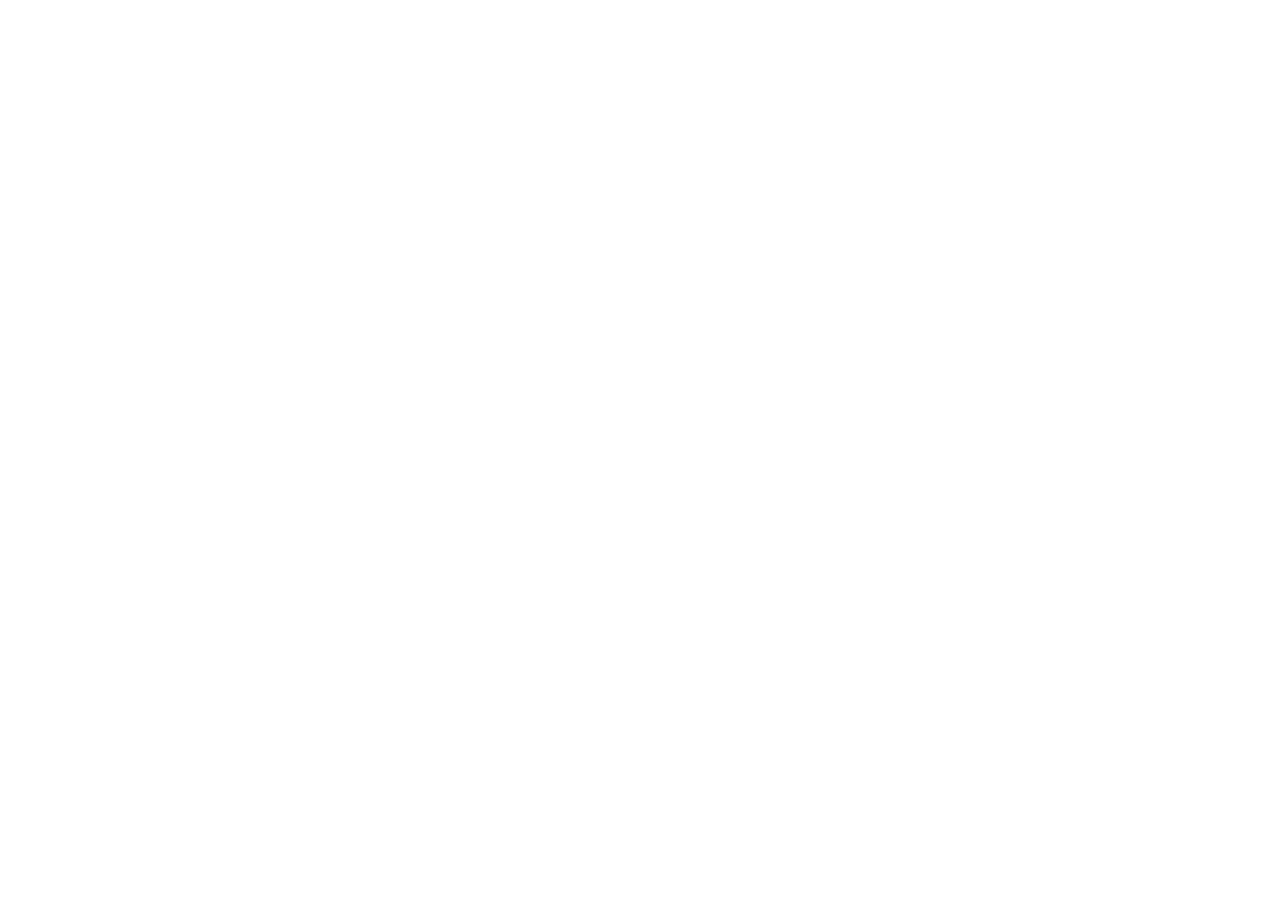
==== index.html @ cb8b13a0 "Commit inicial" ====
<!doctype html>
<html lang="es">
  <head>
    <meta charset="UTF-8" />
    <meta name="viewport" content="width=device-width, initial-scale=1.0" />
    <title>Inicio</title>
  </head>

  <body></body>
</html>
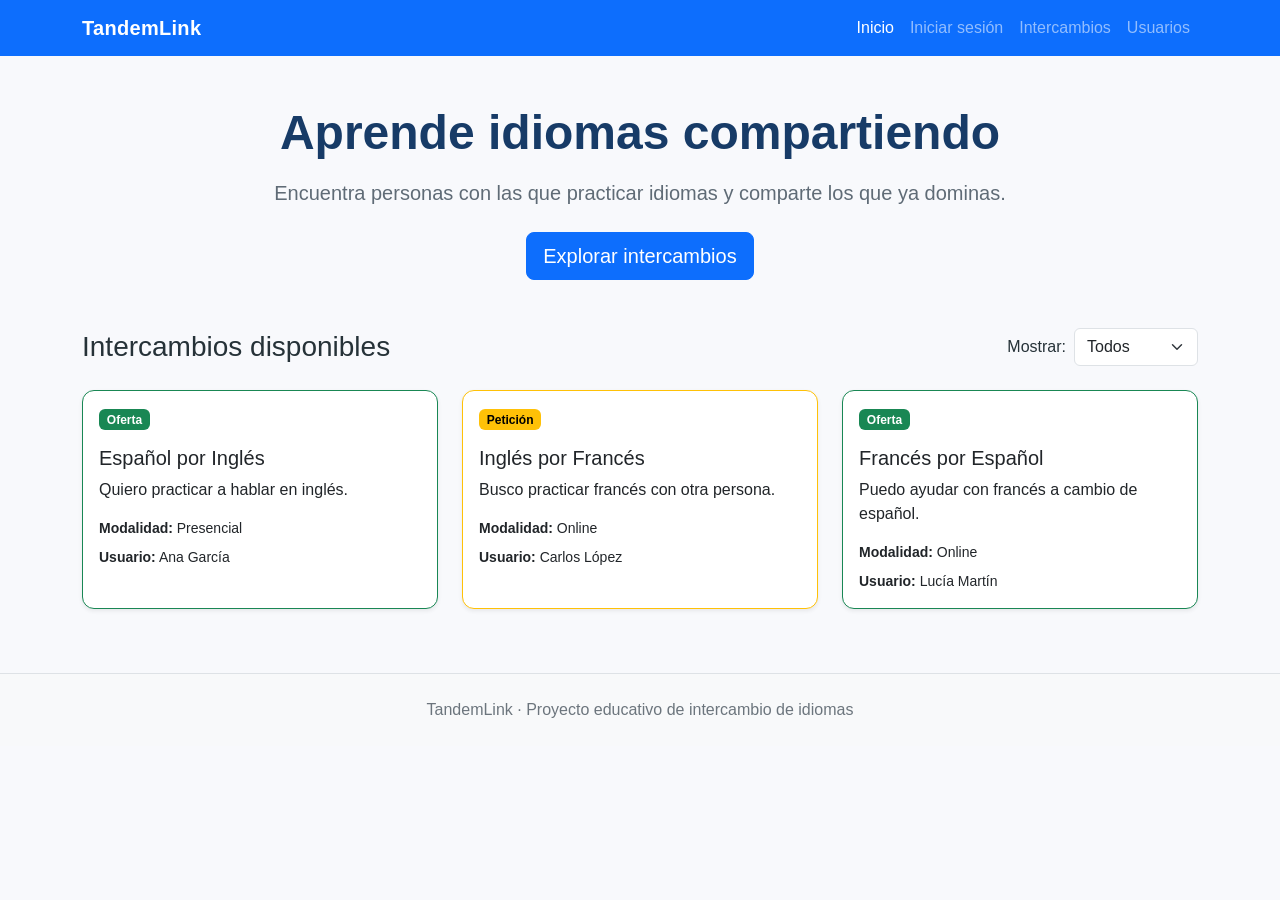
==== commit 22a8b578: "Implementa dashboard dinámico con filtro de intercambios" ====
--- a/index.html
+++ b/index.html
@@ -1,10 +1,115 @@
+
 <!doctype html>
 <html lang="es">
-  <head>
-    <meta charset="UTF-8" />
-    <meta name="viewport" content="width=device-width, initial-scale=1.0" />
-    <title>Inicio</title>
-  </head>
+<head>
+    <meta charset="UTF-8">
+    <meta name="viewport" content="width=device-width, initial-scale=1.0">
 
-  <body></body>
+    <title>TandemLink | Intercambio de idiomas</title>
+
+    <!-- Bootstrap 5 -->
+    <link
+        href="https://cdn.jsdelivr.net/npm/bootstrap@5.3.3/dist/css/bootstrap.min.css"
+        rel="stylesheet"
+    >
+
+    <!-- Nuestros estilos -->
+    <link rel="stylesheet" href="css/estilos.css">
+</head>
+
+<body>
+
+    <!-- Navegación principal -->
+    <nav class="navbar navbar-expand-lg navbar-dark bg-primary">
+        <div class="container">
+            <a class="navbar-brand fw-bold" href="index.html">
+                TandemLink
+            </a>
+
+            <button
+                class="navbar-toggler"
+                type="button"
+                data-bs-toggle="collapse"
+                data-bs-target="#menuPrincipal"
+                aria-controls="menuPrincipal"
+                aria-expanded="false"
+                aria-label="Mostrar navegación"
+            >
+                <span class="navbar-toggler-icon"></span>
+            </button>
+
+            <div class="collapse navbar-collapse" id="menuPrincipal">
+                <ul class="navbar-nav ms-auto">
+                    <li class="nav-item">
+                        <a class="nav-link active" href="index.html">Inicio</a>
+                    </li>
+                    <li class="nav-item">
+                        <a class="nav-link" href="login.html">Iniciar sesión</a>
+                    </li>
+                    <li class="nav-item">
+                        <a class="nav-link" href="nueva-oferta.html">Intercambios</a>
+                    </li>
+                    <li class="nav-item">
+                        <a class="nav-link" href="usuarios.html">Usuarios</a>
+                    </li>
+                </ul>
+            </div>
+        </div>
+    </nav>
+
+    <!-- Presentación -->
+    <header class="container py-5 text-center">
+        <h1 class="display-5 fw-bold">Aprende idiomas compartiendo</h1>
+
+        <p class="lead mt-3">
+            Encuentra personas con las que practicar idiomas
+            y comparte los que ya dominas.
+        </p>
+
+        <a href="nueva-oferta.html" class="btn btn-primary btn-lg mt-2">
+            Explorar intercambios
+        </a>
+    </header>
+
+    <!-- Dashboard -->
+    <main class="container pb-5">
+
+        <div class="d-flex flex-wrap justify-content-between align-items-center mb-4 gap-3">
+            <h2 class="h3 mb-0">Intercambios disponibles</h2>
+
+            <div class="d-flex align-items-center gap-2">
+                <label for="filtroTipo" class="form-label mb-0">
+                    Mostrar:
+                </label>
+
+                <select id="filtroTipo" class="form-select w-auto">
+                    <option value="todos">Todos</option>
+                    <option value="oferta">Ofertas</option>
+                    <option value="petición">Peticiones</option>
+                </select>
+            </div>
+        </div>
+
+        <div class="row g-4" id="contenedorIntercambios">
+            <!-- JavaScript insertará aquí las tarjetas -->
+        </div>
+
+    </main>
+
+    <!-- Pie de página -->
+    <footer class="bg-light border-top py-4">
+        <div class="container text-center">
+            <p class="mb-0 text-secondary">
+                TandemLink · Proyecto educativo de intercambio de idiomas
+            </p>
+        </div>
+    </footer>
+
+    <!-- Bootstrap JavaScript: menú móvil -->
+    <script
+        src="https://cdn.jsdelivr.net/npm/bootstrap@5.3.3/dist/js/bootstrap.bundle.min.js"
+    ></script>
+    <!-- JavaScript del dashboard -->
+    <script type="module" src="js/dashboard.js"></script>
+</body>
 </html>
--- a/css/estilos.css
+++ b/css/estilos.css
@@ -0,0 +1,37 @@
+/* Estilos generales de TandemLink */
+
+body {
+    background-color: #f8f9fc;
+    color: #263238;
+    font-family: Arial, Helvetica, sans-serif;
+}
+
+header {
+    max-width: 900px;
+}
+
+header h1 {
+    color: #173b67;
+}
+
+header p {
+    color: #5f6b76;
+}
+
+.card {
+    border-radius: 12px;
+    transition: transform 0.2s ease, box-shadow 0.2s ease;
+}
+
+.card:hover {
+    transform: translateY(-4px);
+    box-shadow: 0 0.5rem 1rem rgb(0 0 0 / 10%) !important;
+}
+
+.navbar-brand {
+    letter-spacing: 0.3px;
+}
+
+footer {
+    margin-top: 1rem;
+}
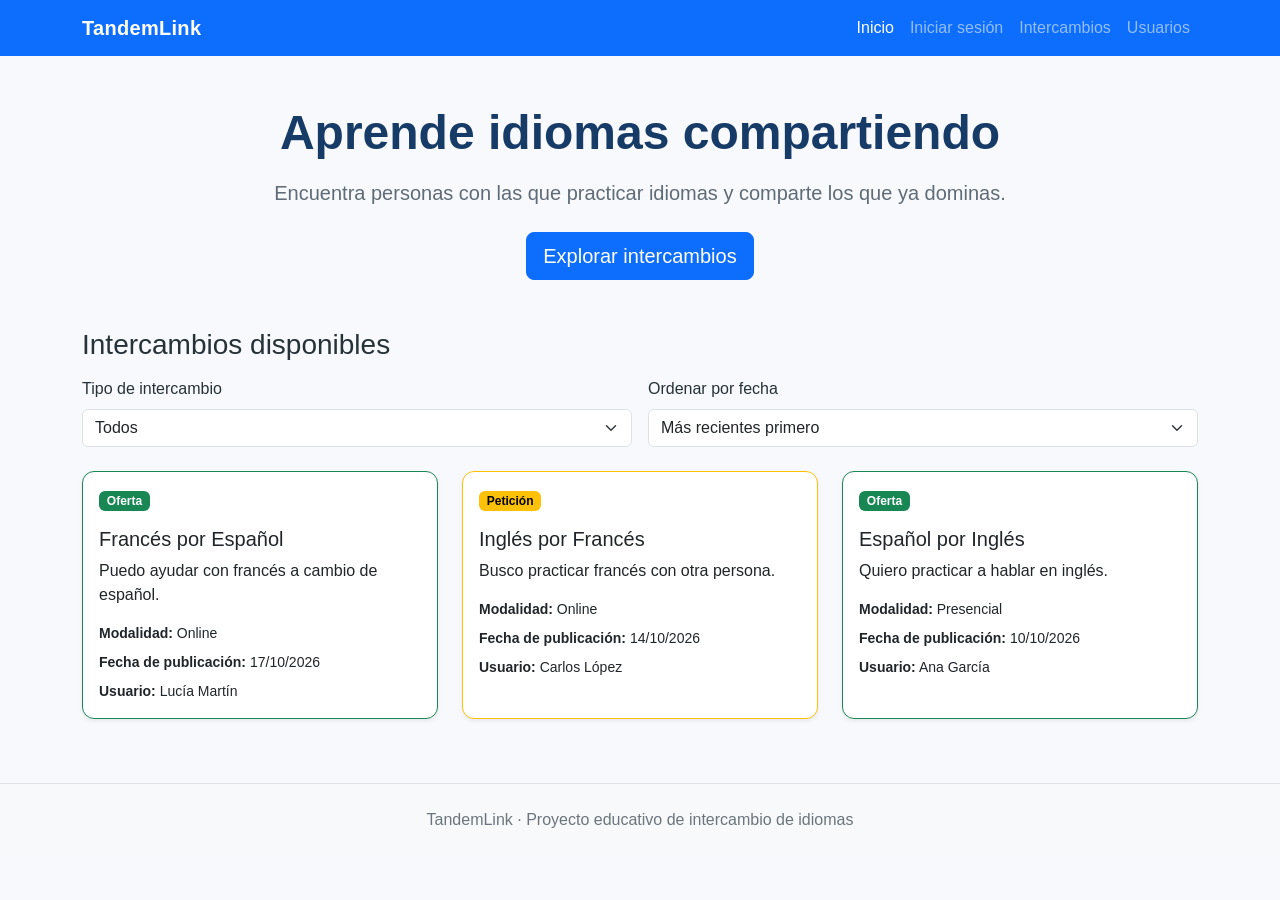
==== commit 917daa15: "Mejora dashboard y añade gestión de usuarios" ====
--- a/index.html
+++ b/index.html
@@ -1,4 +1,3 @@
-
 <!doctype html>
 <html lang="es">
 <head>
@@ -74,19 +73,39 @@
     <!-- Dashboard -->
     <main class="container pb-5">
 
-        <div class="d-flex flex-wrap justify-content-between align-items-center mb-4 gap-3">
-            <h2 class="h3 mb-0">Intercambios disponibles</h2>
+        <div class="mb-4">
+            <h2 class="h3 mb-3">Intercambios disponibles</h2>
 
-            <div class="d-flex align-items-center gap-2">
-                <label for="filtroTipo" class="form-label mb-0">
-                    Mostrar:
-                </label>
+            <!-- Filtros del dashboard -->
+            <div class="row g-3">
 
-                <select id="filtroTipo" class="form-select w-auto">
-                    <option value="todos">Todos</option>
-                    <option value="oferta">Ofertas</option>
-                    <option value="petición">Peticiones</option>
-                </select>
+                <div class="col-12 col-md-6">
+                    <label for="filtroTipo" class="form-label">
+                        Tipo de intercambio
+                    </label>
+
+                    <select id="filtroTipo" class="form-select">
+                        <option value="todos">Todos</option>
+                        <option value="oferta">Ofertas</option>
+                        <option value="petición">Peticiones</option>
+                    </select>
+                </div>
+
+                <div class="col-12 col-md-6">
+                    <label for="ordenFecha" class="form-label">
+                        Ordenar por fecha
+                    </label>
+
+                    <select id="ordenFecha" class="form-select">
+                        <option value="recientes" selected>
+                            Más recientes primero
+                        </option>
+                        <option value="antiguos">
+                            Más antiguos primero
+                        </option>
+                    </select>
+                </div>
+
             </div>
         </div>
 
@@ -109,7 +128,9 @@
     <script
         src="https://cdn.jsdelivr.net/npm/bootstrap@5.3.3/dist/js/bootstrap.bundle.min.js"
     ></script>
+
     <!-- JavaScript del dashboard -->
     <script type="module" src="js/dashboard.js"></script>
+
 </body>
 </html>
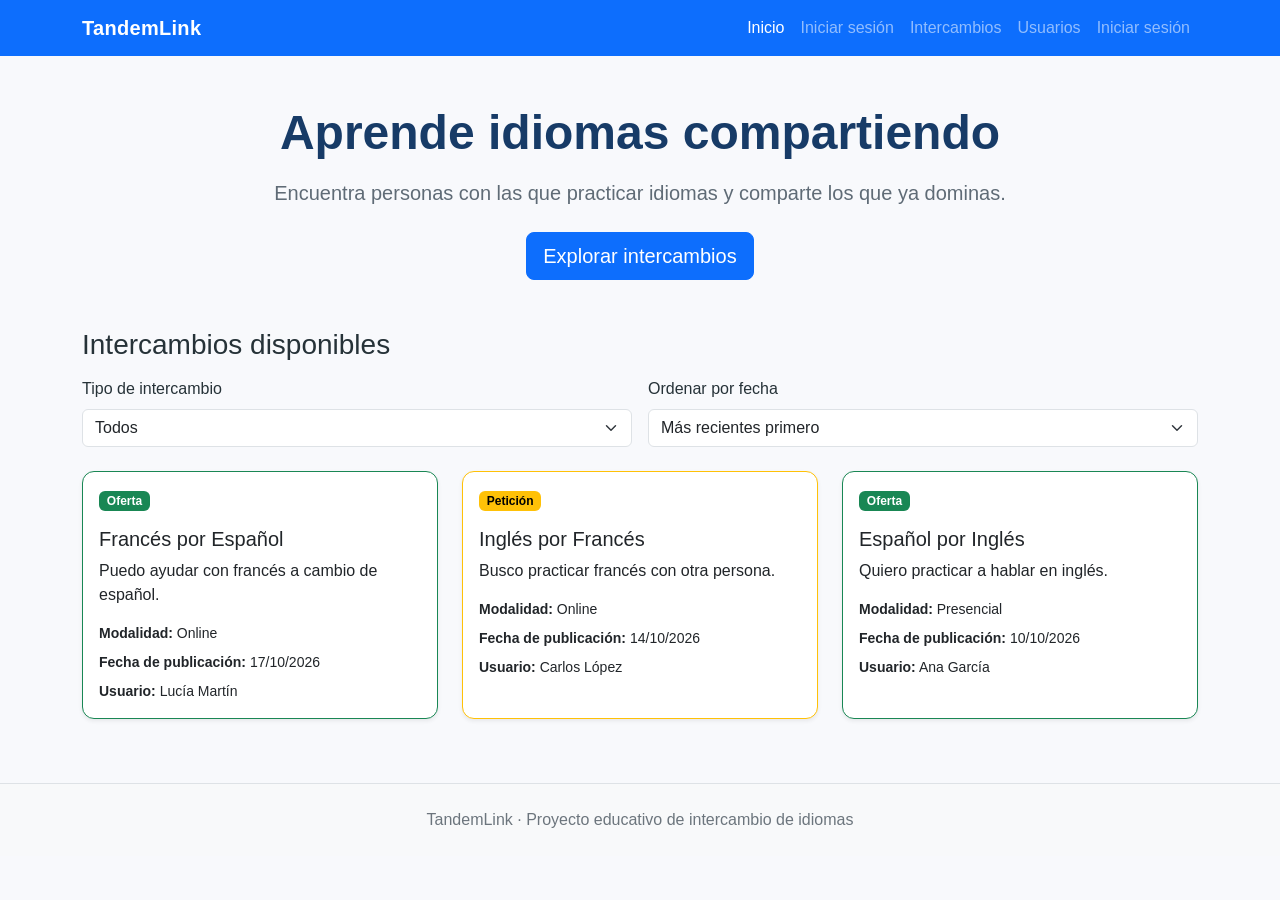
==== commit cd63ebae: "Implementa gestion de sesion y navegacion" ====
--- a/index.html
+++ b/index.html
@@ -131,6 +131,7 @@
 
     <!-- JavaScript del dashboard -->
     <script type="module" src="js/dashboard.js"></script>
+    <script type="module" src="js/navegacion.js"></script>
 
 </body>
 </html>
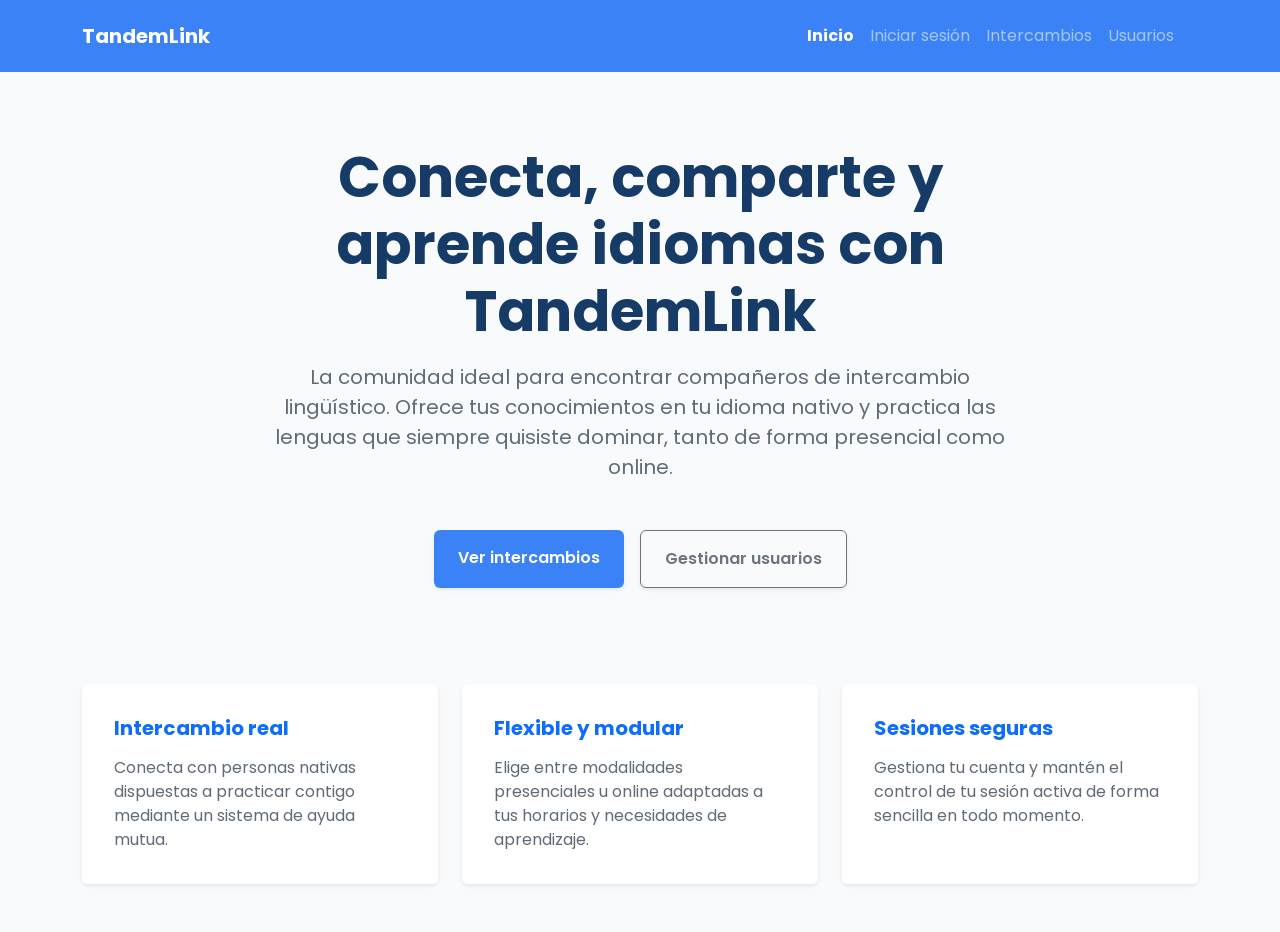
==== commit e8ff1ddf: "Finalizadas todas las vistas, lógica modular y documentación de TandemLink" ====
--- a/index.html
+++ b/index.html
@@ -1,137 +1,135 @@
-<!doctype html>
+<!DOCTYPE html>
 <html lang="es">
 <head>
+    <!-- Configuración de la codificación de caracteres a UTF-8 para admitir tildes y eñes -->
     <meta charset="UTF-8">
+    
+    <!-- Adaptabilidad responsive para dispositivos móviles y tablets -->
     <meta name="viewport" content="width=device-width, initial-scale=1.0">
-
-    <title>TandemLink | Intercambio de idiomas</title>
-
-    <!-- Bootstrap 5 -->
-    <link
-        href="https://cdn.jsdelivr.net/npm/bootstrap@5.3.3/dist/css/bootstrap.min.css"
-        rel="stylesheet"
-    >
-
-    <!-- Nuestros estilos -->
+    
+    <!-- Título principal de la página de bienvenida -->
+    <title>Inicio - TandemLink</title>
+    
+    <!-- Importación del framework CSS Bootstrap 5 mediante CDN -->
+    <link href="https://cdn.jsdelivr.net/npm/bootstrap@5.3.0/dist/css/bootstrap.min.css" rel="stylesheet">
+    
+    <!-- Hoja de estilos propia (tipografía Poppins, colores corporativos y animaciones) -->
     <link rel="stylesheet" href="css/estilos.css">
 </head>
-
 <body>
 
-    <!-- Navegación principal -->
-    <nav class="navbar navbar-expand-lg navbar-dark bg-primary">
+    <!-- ========================================== -->
+    <!-- BARRA DE NAVEGACIÓN PRINCIPAL              -->
+    <!-- ========================================== -->
+    <!-- navbar-expand-lg: despliega el menú en pantallas grandes; bg-azul-tandem: color corporativo -->
+    <nav class="navbar navbar-expand-lg navbar-dark bg-azul-tandem mb-4 py-3">
         <div class="container">
-            <a class="navbar-brand fw-bold" href="index.html">
-                TandemLink
-            </a>
-
-            <button
-                class="navbar-toggler"
-                type="button"
-                data-bs-toggle="collapse"
-                data-bs-target="#menuPrincipal"
-                aria-controls="menuPrincipal"
-                aria-expanded="false"
-                aria-label="Mostrar navegación"
-            >
+            <!-- Logotipo o marca de la plataforma, enlazado al propio inicio -->
+            <a class="navbar-brand fw-bold" href="index.html">TandemLink</a>
+            
+            <!-- Botón de hamburguesa para pantallas pequeñas (móviles) -->
+            <button class="navbar-toggler" type="button" data-bs-toggle="collapse" data-bs-target="#navbarNav">
                 <span class="navbar-toggler-icon"></span>
             </button>
-
-            <div class="collapse navbar-collapse" id="menuPrincipal">
-                <ul class="navbar-nav ms-auto">
-                    <li class="nav-item">
-                        <a class="nav-link active" href="index.html">Inicio</a>
-                    </li>
-                    <li class="nav-item">
-                        <a class="nav-link" href="login.html">Iniciar sesión</a>
-                    </li>
-                    <li class="nav-item">
-                        <a class="nav-link" href="nueva-oferta.html">Intercambios</a>
-                    </li>
-                    <li class="nav-item">
-                        <a class="nav-link" href="usuarios.html">Usuarios</a>
-                    </li>
+            
+            <!-- Contenedor colapsable del menú de navegación -->
+            <div class="collapse navbar-collapse justify-content-end" id="navbarNav">
+                <ul class="navbar-nav align-items-center">
+                    <!-- Añadimos 'active fw-bold' en Inicio para indicar visualmente en qué página estamos -->
+                    <li class="nav-item"><a class="nav-link active fw-bold" href="index.html">Inicio</a></li>
+                    <li class="nav-item"><a class="nav-link" href="login.html">Iniciar sesión</a></li>
+                    <li class="nav-item"><a class="nav-link" href="intercambios.html">Intercambios</a></li>
+                    <li class="nav-item"><a class="nav-link" href="usuarios.html">Usuarios</a></li>
+                    
+                    <!-- ID CLAVE: Aquí el script 'navegacion.js' inyectará dinámicamente el nombre del usuario conectado -->
+                    <li class="nav-item ms-lg-3" id="infoUsuarioNav"></li>
                 </ul>
             </div>
         </div>
     </nav>
 
-    <!-- Presentación -->
-    <header class="container py-5 text-center">
-        <h1 class="display-5 fw-bold">Aprende idiomas compartiendo</h1>
 
-        <p class="lead mt-3">
-            Encuentra personas con las que practicar idiomas
-            y comparte los que ya dominas.
-        </p>
+    <!-- ========================================== -->
+    <!-- CONTENEDOR PRINCIPAL: SECCIÓN HERO         -->
+    <!-- ========================================== -->
+    <!-- container: centra el contenido; animacion-entrada: clase propia para la transición suave -->
+    <div class="container animacion-entrada py-5">
+        <div class="row align-items-center justify-content-center text-center">
+            <div class="col-lg-8">
+                
+                <!-- Título principal llamativo -->
+                <h1 class="texto-titulo display-4 fw-bold mb-3">Conecta, comparte y aprende idiomas con TandemLink</h1>
+                
+                <!-- Párrafo descriptivo de la plataforma -->
+                <p class="texto-subtitulo fs-5 mb-5">
+                    La comunidad ideal para encontrar compañeros de intercambio lingüístico. 
+                    Ofrece tus conocimientos en tu idioma nativo y practica las lenguas que siempre quisiste dominar, 
+                    tanto de forma presencial como online.
+                </p>
 
-        <a href="nueva-oferta.html" class="btn btn-primary btn-lg mt-2">
-            Explorar intercambios
-        </a>
-    </header>
-
-    <!-- Dashboard -->
-    <main class="container pb-5">
-
-        <div class="mb-4">
-            <h2 class="h3 mb-3">Intercambios disponibles</h2>
-
-            <!-- Filtros del dashboard -->
-            <div class="row g-3">
-
-                <div class="col-12 col-md-6">
-                    <label for="filtroTipo" class="form-label">
-                        Tipo de intercambio
-                    </label>
-
-                    <select id="filtroTipo" class="form-select">
-                        <option value="todos">Todos</option>
-                        <option value="oferta">Ofertas</option>
-                        <option value="petición">Peticiones</option>
-                    </select>
-                </div>
-
-                <div class="col-12 col-md-6">
-                    <label for="ordenFecha" class="form-label">
-                        Ordenar por fecha
-                    </label>
-
-                    <select id="ordenFecha" class="form-select">
-                        <option value="recientes" selected>
-                            Más recientes primero
-                        </option>
-                        <option value="antiguos">
-                            Más antiguos primero
-                        </option>
-                    </select>
+                <!-- Botones de acción rápida (Call to Action) -->
+                <div class="d-flex justify-content-center gap-3 flex-wrap">
+                    <a href="intercambios.html" class="btn btn-primary bg-azul-tandem border-0 px-4 py-3 fw-semibold shadow-sm">
+                        Ver intercambios
+                    </a>
+                    <a href="usuarios.html" class="btn btn-outline-secondary px-4 py-3 fw-semibold shadow-sm">
+                        Gestionar usuarios
+                    </a>
                 </div>
 
             </div>
         </div>
 
-        <div class="row g-4" id="contenedorIntercambios">
-            <!-- JavaScript insertará aquí las tarjetas -->
+        <!-- SECCIÓN DE CARACTERÍSTICAS / TARJETAS INFORMATIVAS -->
+        <div class="row mt-5 pt-4 g-4">
+            <!-- Tarjeta 1 -->
+            <div class="col-md-4">
+                <div class="card h-100 shadow-sm border-0 p-3">
+                    <div class="card-body">
+                        <h5 class="card-title fw-bold text-primary mb-3">Intercambio real</h5>
+                        <p class="card-text texto-subtitulo">
+                            Conecta con personas nativas dispuestas a practicar contigo mediante un sistema de ayuda mutua.
+                        </p>
+                    </div>
+                </div>
+            </div>
+
+            <!-- Tarjeta 2 -->
+            <div class="col-md-4">
+                <div class="card h-100 shadow-sm border-0 p-3">
+                    <div class="card-body">
+                        <h5 class="card-title fw-bold text-primary mb-3">Flexible y modular</h5>
+                        <p class="card-text texto-subtitulo">
+                            Elige entre modalidades presenciales u online adaptadas a tus horarios y necesidades de aprendizaje.
+                        </p>
+                    </div>
+                </div>
+            </div>
+
+            <!-- Tarjeta 3 -->
+            <div class="col-md-4">
+                <div class="card h-100 shadow-sm border-0 p-3">
+                    <div class="card-body">
+                        <h5 class="card-title fw-bold text-primary mb-3"> Sesiones seguras</h5>
+                        <p class="card-text texto-subtitulo">
+                            Gestiona tu cuenta y mantén el control de tu sesión activa de forma sencilla en todo momento.
+                        </p>
+                    </div>
+                </div>
+            </div>
         </div>
 
-    </main>
+    </div> <!-- Fin del contenedor principal -->
 
-    <!-- Pie de página -->
-    <footer class="bg-light border-top py-4">
-        <div class="container text-center">
-            <p class="mb-0 text-secondary">
-                TandemLink · Proyecto educativo de intercambio de idiomas
-            </p>
-        </div>
-    </footer>
 
-    <!-- Bootstrap JavaScript: menú móvil -->
-    <script
-        src="https://cdn.jsdelivr.net/npm/bootstrap@5.3.3/dist/js/bootstrap.bundle.min.js"
-    ></script>
-
-    <!-- JavaScript del dashboard -->
-    <script type="module" src="js/dashboard.js"></script>
+    <!-- ========================================== -->
+    <!-- SCRIPTS DE JAVASCRIPT                      -->
+    <!-- ========================================== -->
+    
+    <!-- 1. Bootstrap Bundle: componentes interactivos y menú desplegable -->
+    <script src="https://cdn.jsdelivr.net/npm/bootstrap@5.3.0/dist/js/bootstrap.bundle.min.js"></script>
+    
+    <!-- 2. Importante: enlazamos también el script de navegación para que cargue el nombre si hay sesión activa -->
     <script type="module" src="js/navegacion.js"></script>
-
 </body>
-</html>
+</html>
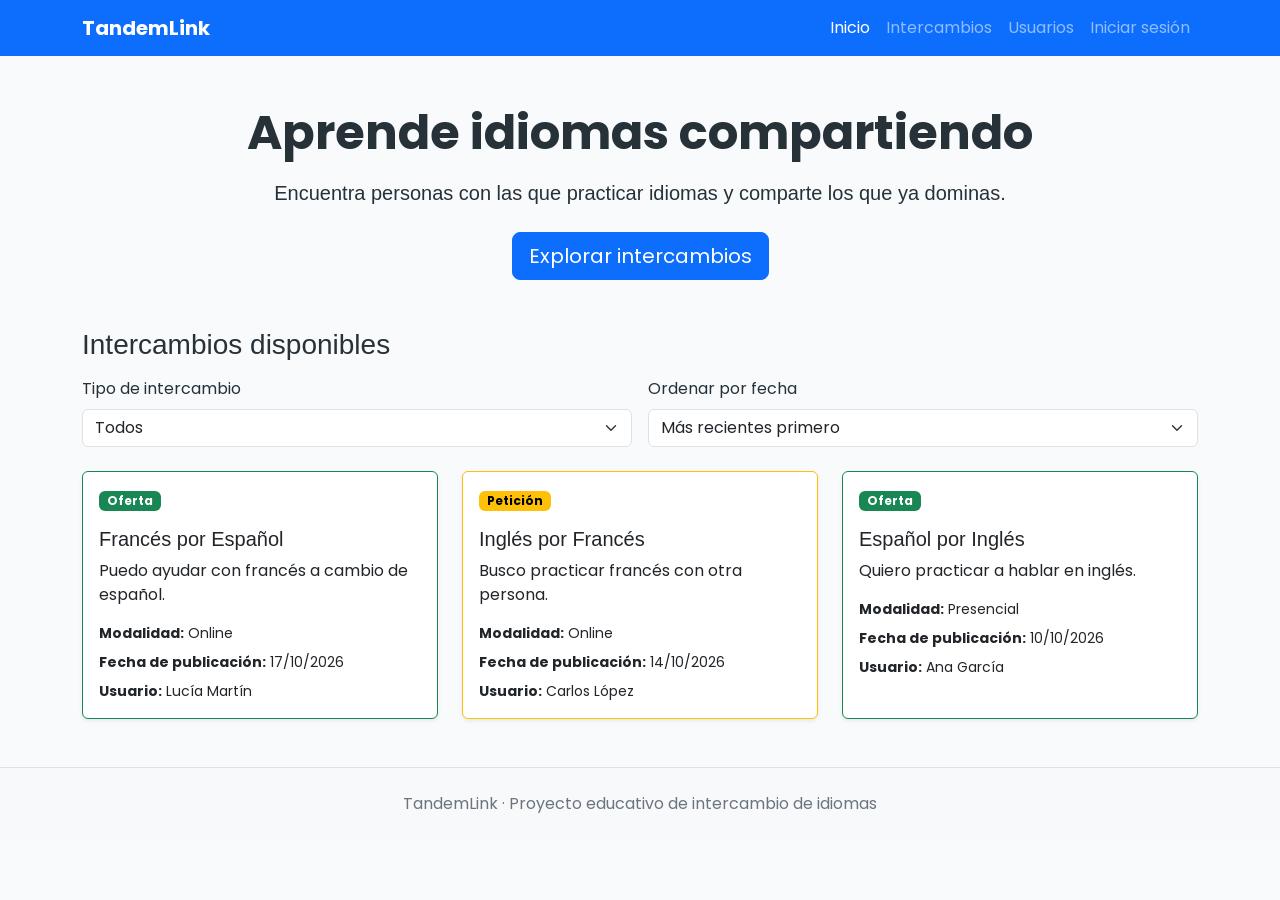
==== commit 3fd496a1: "Documentación de prompts de IA" ====
--- a/index.html
+++ b/index.html
@@ -1,135 +1,147 @@
-<!DOCTYPE html>
+<!-- ==========================================================================
+   DOCUMENTACIÓN IA GENERATIVA
+   - IA utilizada: Gemini
+   - Prompt 1: "Crea la estructura HTML principal utilizando Bootstrap 5 con una barra de navegación superior y enlaces responsive."
+   - Prompt 2: "Diseña la sección de cabecera (header) con títulos llamativos y un botón centrado para explorar los intercambios."
+   - Prompt 3: "Añade un contenedor con selectores desplegables (filtros por tipo y orden cronológico por fechas) para el dashboard."
+   - Prompt 4: "Configura la inserción de los scripts de JavaScript en formato de módulo para el dashboard y la navegación."
+   ========================================================================== -->
+
+
+<!doctype html>
 <html lang="es">
 <head>
-    <!-- Configuración de la codificación de caracteres a UTF-8 para admitir tildes y eñes -->
     <meta charset="UTF-8">
-    
-    <!-- Adaptabilidad responsive para dispositivos móviles y tablets -->
     <meta name="viewport" content="width=device-width, initial-scale=1.0">
-    
-    <!-- Título principal de la página de bienvenida -->
-    <title>Inicio - TandemLink</title>
-    
-    <!-- Importación del framework CSS Bootstrap 5 mediante CDN -->
-    <link href="https://cdn.jsdelivr.net/npm/bootstrap@5.3.0/dist/css/bootstrap.min.css" rel="stylesheet">
-    
-    <!-- Hoja de estilos propia (tipografía Poppins, colores corporativos y animaciones) -->
+
+    <title>TandemLink | Intercambio de idiomas</title>
+
+    <!-- Bootstrap 5 -->
+    <link
+        href="https://cdn.jsdelivr.net/npm/bootstrap@5.3.3/dist/css/bootstrap.min.css"
+        rel="stylesheet"
+    >
+
+    <!-- Nuestros estilos -->
     <link rel="stylesheet" href="css/estilos.css">
 </head>
+
 <body>
 
-    <!-- ========================================== -->
-    <!-- BARRA DE NAVEGACIÓN PRINCIPAL              -->
-    <!-- ========================================== -->
-    <!-- navbar-expand-lg: despliega el menú en pantallas grandes; bg-azul-tandem: color corporativo -->
-    <nav class="navbar navbar-expand-lg navbar-dark bg-azul-tandem mb-4 py-3">
+    <!-- Navegación principal -->
+    <nav class="navbar navbar-expand-lg navbar-dark bg-primary">
         <div class="container">
-            <!-- Logotipo o marca de la plataforma, enlazado al propio inicio -->
-            <a class="navbar-brand fw-bold" href="index.html">TandemLink</a>
-            
-            <!-- Botón de hamburguesa para pantallas pequeñas (móviles) -->
-            <button class="navbar-toggler" type="button" data-bs-toggle="collapse" data-bs-target="#navbarNav">
+            <a class="navbar-brand fw-bold" href="index.html">
+                TandemLink
+            </a>
+
+            <button
+                class="navbar-toggler"
+                type="button"
+                data-bs-toggle="collapse"
+                data-bs-target="#menuPrincipal"
+                aria-controls="menuPrincipal"
+                aria-expanded="false"
+                aria-label="Mostrar navegación"
+            >
                 <span class="navbar-toggler-icon"></span>
             </button>
-            
-            <!-- Contenedor colapsable del menú de navegación -->
-            <div class="collapse navbar-collapse justify-content-end" id="navbarNav">
-                <ul class="navbar-nav align-items-center">
-                    <!-- Añadimos 'active fw-bold' en Inicio para indicar visualmente en qué página estamos -->
-                    <li class="nav-item"><a class="nav-link active fw-bold" href="index.html">Inicio</a></li>
-                    <li class="nav-item"><a class="nav-link" href="login.html">Iniciar sesión</a></li>
-                    <li class="nav-item"><a class="nav-link" href="intercambios.html">Intercambios</a></li>
-                    <li class="nav-item"><a class="nav-link" href="usuarios.html">Usuarios</a></li>
-                    
-                    <!-- ID CLAVE: Aquí el script 'navegacion.js' inyectará dinámicamente el nombre del usuario conectado -->
-                    <li class="nav-item ms-lg-3" id="infoUsuarioNav"></li>
+
+            <div class="collapse navbar-collapse" id="menuPrincipal">
+                <ul class="navbar-nav ms-auto">
+                    <li class="nav-item">
+                        <a class="nav-link active" href="index.html">Inicio</a>
+                    </li>
+                    <li class="nav-item">
+                        <a class="nav-link" href="login.html">Iniciar sesión</a>
+                    </li>
+                    <li class="nav-item">
+                        <a class="nav-link" href="nueva-oferta.html">Intercambios</a>
+                    </li>
+                    <li class="nav-item">
+                        <a class="nav-link" href="usuarios.html">Usuarios</a>
+                    </li>
                 </ul>
             </div>
         </div>
     </nav>
 
+    <!-- Presentación -->
+    <header class="container py-5 text-center">
+        <h1 class="display-5 fw-bold">Aprende idiomas compartiendo</h1>
 
-    <!-- ========================================== -->
-    <!-- CONTENEDOR PRINCIPAL: SECCIÓN HERO         -->
-    <!-- ========================================== -->
-    <!-- container: centra el contenido; animacion-entrada: clase propia para la transición suave -->
-    <div class="container animacion-entrada py-5">
-        <div class="row align-items-center justify-content-center text-center">
-            <div class="col-lg-8">
-                
-                <!-- Título principal llamativo -->
-                <h1 class="texto-titulo display-4 fw-bold mb-3">Conecta, comparte y aprende idiomas con TandemLink</h1>
-                
-                <!-- Párrafo descriptivo de la plataforma -->
-                <p class="texto-subtitulo fs-5 mb-5">
-                    La comunidad ideal para encontrar compañeros de intercambio lingüístico. 
-                    Ofrece tus conocimientos en tu idioma nativo y practica las lenguas que siempre quisiste dominar, 
-                    tanto de forma presencial como online.
-                </p>
+        <p class="lead mt-3">
+            Encuentra personas con las que practicar idiomas
+            y comparte los que ya dominas.
+        </p>
 
-                <!-- Botones de acción rápida (Call to Action) -->
-                <div class="d-flex justify-content-center gap-3 flex-wrap">
-                    <a href="intercambios.html" class="btn btn-primary bg-azul-tandem border-0 px-4 py-3 fw-semibold shadow-sm">
-                        Ver intercambios
-                    </a>
-                    <a href="usuarios.html" class="btn btn-outline-secondary px-4 py-3 fw-semibold shadow-sm">
-                        Gestionar usuarios
-                    </a>
+        <a href="nueva-oferta.html" class="btn btn-primary btn-lg mt-2">
+            Explorar intercambios
+        </a>
+    </header>
+
+    <!-- Dashboard -->
+    <main class="container pb-5">
+
+        <div class="mb-4">
+            <h2 class="h3 mb-3">Intercambios disponibles</h2>
+
+            <!-- Filtros del dashboard -->
+            <div class="row g-3">
+
+                <div class="col-12 col-md-6">
+                    <label for="filtroTipo" class="form-label">
+                        Tipo de intercambio
+                    </label>
+
+                    <select id="filtroTipo" class="form-select">
+                        <option value="todos">Todos</option>
+                        <option value="oferta">Ofertas</option>
+                        <option value="petición">Peticiones</option>
+                    </select>
+                </div>
+
+                <div class="col-12 col-md-6">
+                    <label for="ordenFecha" class="form-label">
+                        Ordenar por fecha
+                    </label>
+
+                    <select id="ordenFecha" class="form-select">
+                        <option value="recientes" selected>
+                            Más recientes primero
+                        </option>
+                        <option value="antiguos">
+                            Más antiguos primero
+                        </option>
+                    </select>
                 </div>
 
             </div>
         </div>
 
-        <!-- SECCIÓN DE CARACTERÍSTICAS / TARJETAS INFORMATIVAS -->
-        <div class="row mt-5 pt-4 g-4">
-            <!-- Tarjeta 1 -->
-            <div class="col-md-4">
-                <div class="card h-100 shadow-sm border-0 p-3">
-                    <div class="card-body">
-                        <h5 class="card-title fw-bold text-primary mb-3">Intercambio real</h5>
-                        <p class="card-text texto-subtitulo">
-                            Conecta con personas nativas dispuestas a practicar contigo mediante un sistema de ayuda mutua.
-                        </p>
-                    </div>
-                </div>
-            </div>
-
-            <!-- Tarjeta 2 -->
-            <div class="col-md-4">
-                <div class="card h-100 shadow-sm border-0 p-3">
-                    <div class="card-body">
-                        <h5 class="card-title fw-bold text-primary mb-3">Flexible y modular</h5>
-                        <p class="card-text texto-subtitulo">
-                            Elige entre modalidades presenciales u online adaptadas a tus horarios y necesidades de aprendizaje.
-                        </p>
-                    </div>
-                </div>
-            </div>
-
-            <!-- Tarjeta 3 -->
-            <div class="col-md-4">
-                <div class="card h-100 shadow-sm border-0 p-3">
-                    <div class="card-body">
-                        <h5 class="card-title fw-bold text-primary mb-3"> Sesiones seguras</h5>
-                        <p class="card-text texto-subtitulo">
-                            Gestiona tu cuenta y mantén el control de tu sesión activa de forma sencilla en todo momento.
-                        </p>
-                    </div>
-                </div>
-            </div>
+        <div class="row g-4" id="contenedorIntercambios">
+            <!-- JavaScript insertará aquí las tarjetas -->
         </div>
 
-    </div> <!-- Fin del contenedor principal -->
+    </main>
 
+    <!-- Pie de página -->
+    <footer class="bg-light border-top py-4">
+        <div class="container text-center">
+            <p class="mb-0 text-secondary">
+                TandemLink · Proyecto educativo de intercambio de idiomas
+            </p>
+        </div>
+    </footer>
 
-    <!-- ========================================== -->
-    <!-- SCRIPTS DE JAVASCRIPT                      -->
-    <!-- ========================================== -->
-    
-    <!-- 1. Bootstrap Bundle: componentes interactivos y menú desplegable -->
-    <script src="https://cdn.jsdelivr.net/npm/bootstrap@5.3.0/dist/js/bootstrap.bundle.min.js"></script>
-    
-    <!-- 2. Importante: enlazamos también el script de navegación para que cargue el nombre si hay sesión activa -->
+    <!-- Bootstrap JavaScript: menú móvil -->
+    <script
+        src="https://cdn.jsdelivr.net/npm/bootstrap@5.3.3/dist/js/bootstrap.bundle.min.js"
+    ></script>
+
+    <!-- JavaScript del dashboard -->
+    <script type="module" src="js/dashboard.js"></script>
     <script type="module" src="js/navegacion.js"></script>
+
 </body>
-</html>+</html>
